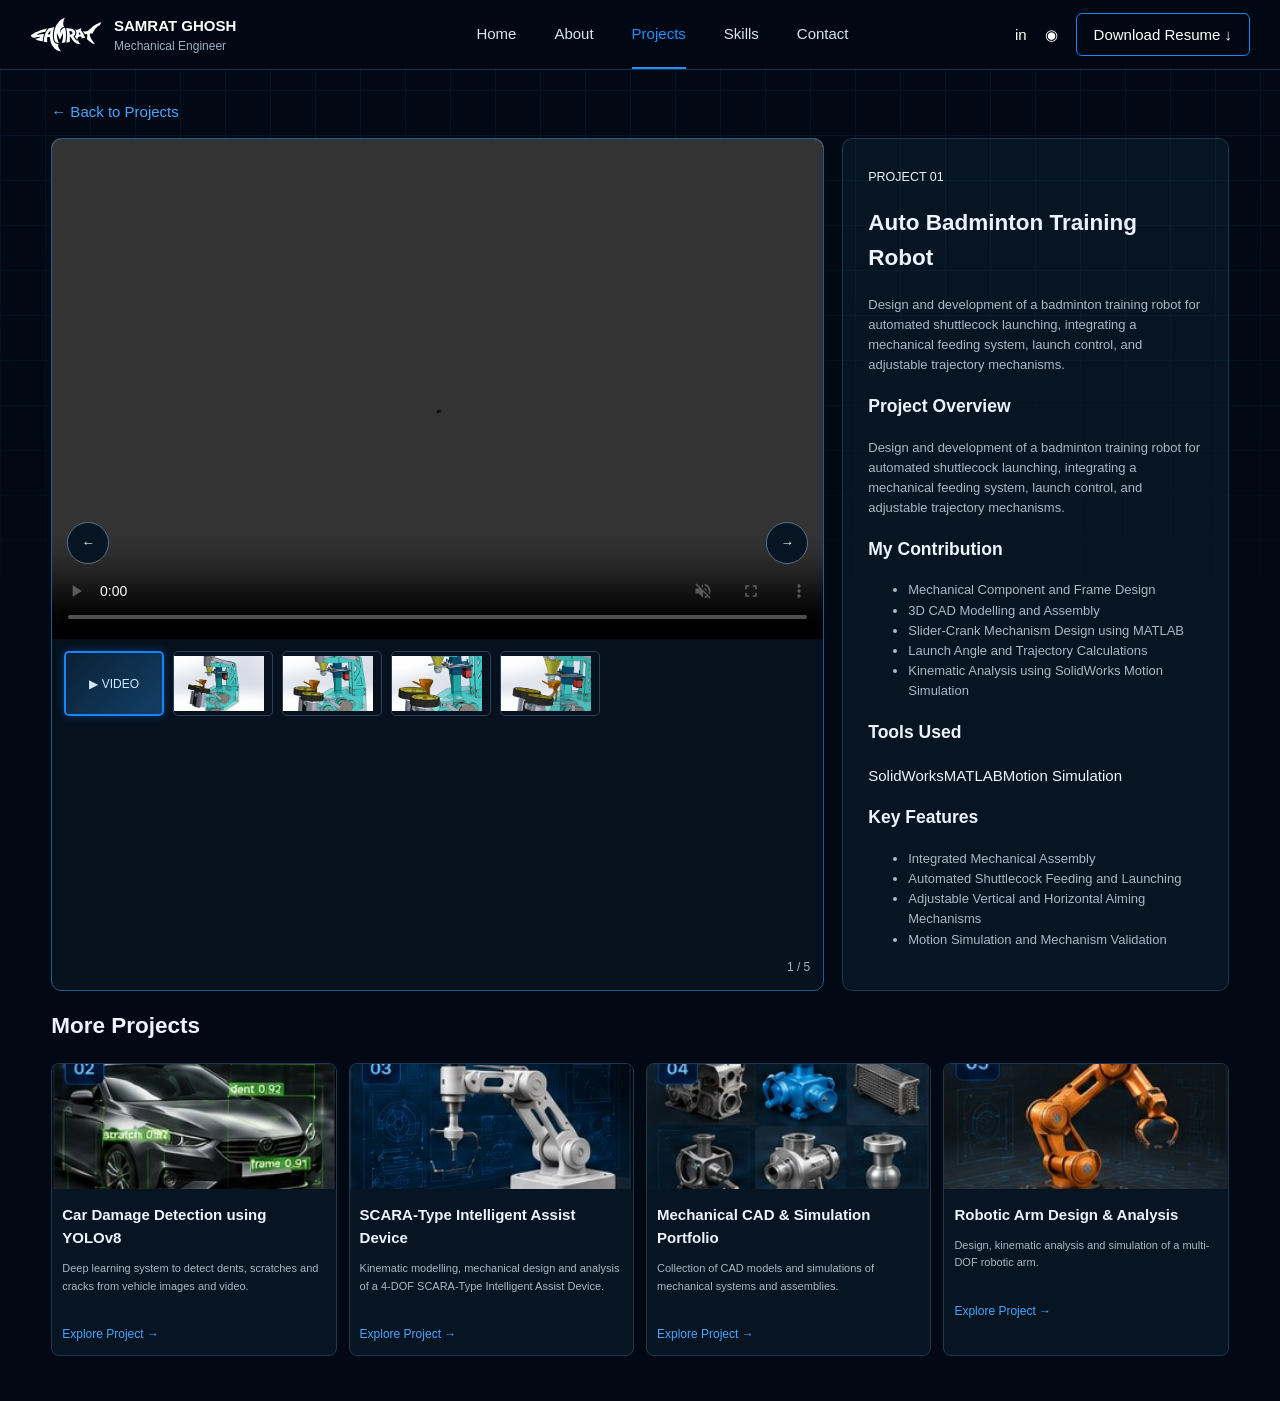
==== project.html @ 02298470 "Add files via upload" ====
<!doctype html><html><head><meta charset="utf-8"><meta name="viewport" content="width=device-width,initial-scale=1"><title>Project | Samrat Ghosh</title><link rel="stylesheet" href="style.css"></head><body>
<header><a class="brand" href="index.html"><img class="site-logo" src="assets/samrat-logo.svg" alt="Samrat logo"><span>SAMRAT GHOSH<small>Mechanical Engineer</small></span></a><button class="menu">☰</button><nav><a href="index.html">Home</a><a href="index.html#about">About</a><a class="active" href="projects.html">Projects</a><a href="index.html#skills">Skills</a><a href="index.html#contact">Contact</a></nav><div class="social"><a href="#">in</a><a href="#">◉</a><a class="resume" href="assets/resume.pdf" download>Download Resume ↓</a></div></header>
<main class="wrap detail"><a class="back" href="projects.html">← Back to Projects</a><div class="detailgrid"><div class="viewer"><button id="mp">←</button><img id="mainmedia"><button id="mn">→</button><div id="thumbs"></div></div><aside class="detailinfo"><small id="dn"></small><h1 id="dt"></h1><p id="dd"></p><h3>My Contribution</h3><ul id="dc"></ul><h3>Tools Used</h3><div id="dtag"></div><h3>Key Features</h3><ul id="df"></ul></aside></div><h2>More Projects</h2><div class="suggest" id="suggest"></div></main><script src="script.js"></script></body></html>
---- style.css ----
*{box-sizing:border-box}html{scroll-behavior:smooth}body{margin:0;background:#020914;color:#eef5ff;font:15px/1.55 Arial,sans-serif}body:before{content:"";position:fixed;inset:0;pointer-events:none;opacity:.14;background-image:linear-gradient(#1972a9 1px,transparent 1px),linear-gradient(90deg,#1972a9 1px,transparent 1px);background-size:45px 45px;mask-image:linear-gradient(#000,transparent 85%)}a{text-decoration:none}.wrap{width:min(1400px,92%);margin:auto}header{height:70px;position:sticky;top:0;z-index:5;display:flex;align-items:center;padding:0 30px;background:rgba(2,9,20,.92);backdrop-filter:blur(15px);border-bottom:1px solid #1b344c}.brand{display:flex;gap:12px;align-items:center;min-width:280px;color:white}.brand .site-logo{width:72px;height:48px;object-fit:contain;display:block}.brand span{font-weight:bold}.brand small{display:block;color:#9eafc1;font-weight:normal;font-size:12px}nav{display:flex;justify-content:center;gap:38px;flex:1;height:100%}nav a{color:#d9e4ef;display:flex;align-items:center;border-bottom:2px solid transparent}nav a:hover,nav a.active{color:#1c91ff;border-color:#1c91ff}.social{display:flex;gap:18px;align-items:center}.social a{color:white}.resume{border:1px solid #1685ff;padding:9px 17px;border-radius:6px}.menu{display:none}.hero{display:grid;grid-template-columns:53% 47%;min-height:560px;align-items:center;position:relative;overflow:visible}.hero-copy{position:relative;z-index:1;padding:38px 0}.hero-eyebrow{display:inline-block;color:#18c8df;font-size:13px;font-weight:bold;letter-spacing:3px;margin-bottom:26px}.hero h1{font-size:clamp(42px,4.5vw,68px);line-height:1.08;letter-spacing:-1.8px;margin:0 0 25px;font-weight:750}.hero em,.title em,.about em,.skills em,.contact em,.projectpage em{font-style:normal;color:#1685ff}.hero p{color:#c0d0e2;max-width:660px;font-size:18px;line-height:1.65;margin:24px 0 20px}.hero-machine{width:100%;height:600px;object-fit:contain;object-position:center;display:block;filter:drop-shadow(0 0 26px rgba(0,104,255,.22));margin-top:-8px}.btn{display:inline-block;background:#167ff1;color:white;border:1px solid #1685ff;padding:12px 28px;border-radius:6px;margin:12px 8px 0 0}.ghost{background:#071421;border-color:#557087}.title{margin-top:25px}.cards{display:grid;gap:16px}.four{grid-template-columns:repeat(4,1fr)}.three{grid-template-columns:repeat(3,1fr);margin-top:25px}.cards article,.contact form,.contact aside{padding:21px;border:1px solid #1d3852;border-radius:10px;background:linear-gradient(145deg,#081827,#05101b)}.cards i{font-size:30px;color:#168cff;font-style:normal;float:left;margin-right:13px}.orange{color:#ff8b12!important}.cyan{color:#13cdd0!important}.cards p{color:#aab8c8}.featured{padding-top:35px}.sectionbar{display:flex;justify-content:space-between;align-items:center}.sectionbar button{border:1px solid #38536d;background:#071421;color:white;border-radius:50%;width:34px;height:34px;margin-left:5px}.feature{display:grid;grid-template-columns:37% 63%;min-height:285px;border:1px solid #1976c4;border-radius:11px;overflow:hidden}.featuretext{padding:28px 40px}.featuretext small,.contact>div>small,.projectpage>small,.skills small,.about small{color:#3ca4ff;letter-spacing:3px}.featuretext p{color:#aab8c8}.feature img{width:100%;height:100%;object-fit:cover}.tags{display:flex;flex-wrap:wrap;gap:6px;margin:13px 0}.tags span{font-size:11px;color:#86c5ff;border:1px solid #1d5c90;border-radius:4px;padding:3px 8px}.about{display:grid;grid-template-columns:28% 1fr;gap:45px;padding-top:55px}.about>img{width:100%;height:auto;aspect-ratio:4/3;object-fit:cover;display:block;border:1px solid #1e5e94;border-radius:11px}.about h2,.skills h2,.contact h2{font-size:46px;margin:7px 0}.about p,.skills-head p,.contact-head p{color:#aab8c8}.three{margin-bottom:20px}.three hr{border:0;border-top:1px solid #1d3852}.skills{padding:50px 0}.skillhead{display:grid;grid-template-columns:45% 55%;align-items:center}.skillhead img{width:100%;height:250px;object-fit:cover;border-radius:10px}.skillhead+ .cards{margin-top:15px}.skillhead~.cards p{margin:6px 0;padding:7px 11px;border:1px solid #1b344c;border-radius:5px;background:#071726}.tools{margin-top:16px;padding:16px;border:1px solid #1d3852;border-radius:9px;background:#06111d;color:#cbd8e6}.contact{padding:50px 0}.center{text-align:center;max-width:720px;margin:auto}.contactgrid{display:grid;grid-template-columns:1.4fr 1fr;gap:16px;margin-top:25px}.contact input,.contact textarea,.toolbar input{width:100%;background:#071522;color:white;border:1px solid #28445e;padding:12px;border-radius:6px;margin:6px 0;font:inherit}.contact textarea{height:130px}.two{display:grid;grid-template-columns:1fr 1fr;gap:10px}.contact aside p{color:#aab8c8;border-bottom:1px solid #1d3852;padding:10px 0}footer{padding:20px 4%;border-top:1px solid #1d3852;color:#8fa2b7;display:flex;justify-content:space-between;font-size:12px}
.projectpage{padding-top:35px}.projectpage h1{font-size:52px;margin:4px 0}.projectpage>p{color:#aab8c8}.toolbar{display:flex;justify-content:space-between;gap:12px;padding:9px;border:1px solid #1d3852;border-radius:9px;background:#06111d;margin:20px 0 10px}.toolbar button{background:#071522;color:#cbd8e6;border:1px solid #29435d;padding:8px 13px;border-radius:5px;margin:3px;cursor:pointer}.toolbar button.sel{background:#147ff0;color:white}.toolbar input{max-width:250px;margin:3px}.projectgrid{display:grid;grid-template-columns:repeat(6,1fr);gap:10px;padding-bottom:45px}.project-card{border:1px solid #20384e;border-radius:8px;overflow:hidden;background:#071421}.project-card:hover{border-color:#1685ff;transform:translateY(-3px)}.project-card img{width:100%;height:125px;object-fit:cover;display:block}.project-card div{padding:10px}.project-card h3{font-size:15px;margin:4px 0}.project-card p{font-size:11px;color:#aab8c8;min-height:50px}.project-card a{font-size:12px;color:#45a5ff}.detail{padding-top:30px}.back{color:#45a5ff}.detailgrid{display:grid;grid-template-columns:1.6fr .8fr;gap:18px;margin-top:15px}.viewer{position:relative;border:1px solid #1d5e91;border-radius:10px;overflow:hidden;background:#06111d}.viewer>img{width:100%;height:500px;object-fit:cover}.viewer>button{position:absolute;top:45%;width:42px;height:42px;border-radius:50%;border:1px solid #557087;background:#071421;color:white}.viewer>button:first-child{left:15px}.viewer>button:nth-of-type(2){right:15px}.viewer #thumbs{display:flex;gap:8px;padding:10px;overflow:auto}.viewer #thumbs img{width:90px;height:55px;object-fit:cover}.detailinfo{padding:25px;border:1px solid #1d3852;border-radius:10px;background:#071421}.detailinfo p,.detailinfo li{color:#aab8c8;font-size:13px}.suggest{display:grid;grid-template-columns:repeat(4,1fr);gap:12px;margin-bottom:45px}
@media(max-width:1050px){.four{grid-template-columns:repeat(2,1fr)}.projectgrid{grid-template-columns:repeat(3,1fr)}.detailgrid{grid-template-columns:1fr}.suggest{grid-template-columns:repeat(2,1fr)}}@media(max-width:700px){header{padding:0 15px}.social{display:none}.menu{display:block;margin-left:auto;background:none;color:white;border:0}.navopen nav{display:flex}nav{display:none;position:absolute;top:70px;left:0;right:0;height:auto;flex-direction:column;padding:12px 20px;background:#06111d}.hero{grid-template-columns:1fr;min-height:0;padding-top:25px}.hero h1{font-size:clamp(38px,9vw,52px);letter-spacing:-1px}.hero-eyebrow{margin-bottom:18px}.hero-machine{height:360px;margin:0 auto}.hero p{font-size:16px}.four,.three,.contactgrid{grid-template-columns:1fr}.feature{grid-template-columns:1fr}.feature img{order:-1;height:230px}.about,.skillhead{grid-template-columns:1fr}.about>img{height:auto;aspect-ratio:4/3}.projectgrid{grid-template-columns:repeat(2,1fr)}.toolbar{display:block}.toolbar input{max-width:none}.suggest{grid-template-columns:1fr}.viewer>img{height:320px}footer{display:block}.two{grid-template-columns:1fr}}
/* Project 01 media viewer: manually navigated image/video gallery */
.viewer{padding-bottom:42px}
.viewer .media-stage{width:100%;height:500px;display:flex;align-items:center;justify-content:center;background:#f3f5f8}
.viewer .media-stage img,.viewer .media-stage video{display:block;width:100%;height:100%;object-fit:contain}
.viewer #thumbs{display:flex;gap:9px;padding:12px;overflow-x:auto;align-items:center}
.viewer .media-thumb{position:relative;flex:0 0 100px;width:100px;height:65px;padding:0;border:1px solid #28445e;border-radius:5px;overflow:hidden;background:#06111d;cursor:pointer}
.viewer .media-thumb img{display:block;width:100%;height:100%;object-fit:cover}
.viewer .media-thumb.selected{border:2px solid #1685ff;box-shadow:0 0 10px #1685ff55}
.viewer .video-thumb{display:flex;align-items:center;justify-content:center;width:100%;height:100%;font-size:12px;color:#cfe8ff;background:linear-gradient(135deg,#0a2035,#123f66)}
.viewer .media-counter{position:absolute;right:13px;bottom:13px;color:#9eb5ca;font-size:12px}
.viewer #mp,.viewer #mn{z-index:2}
.project-overview{margin-top:0}
@media(max-width:700px){.viewer .media-stage{height:320px}.viewer .media-thumb{flex-basis:82px;width:82px;height:55px}}
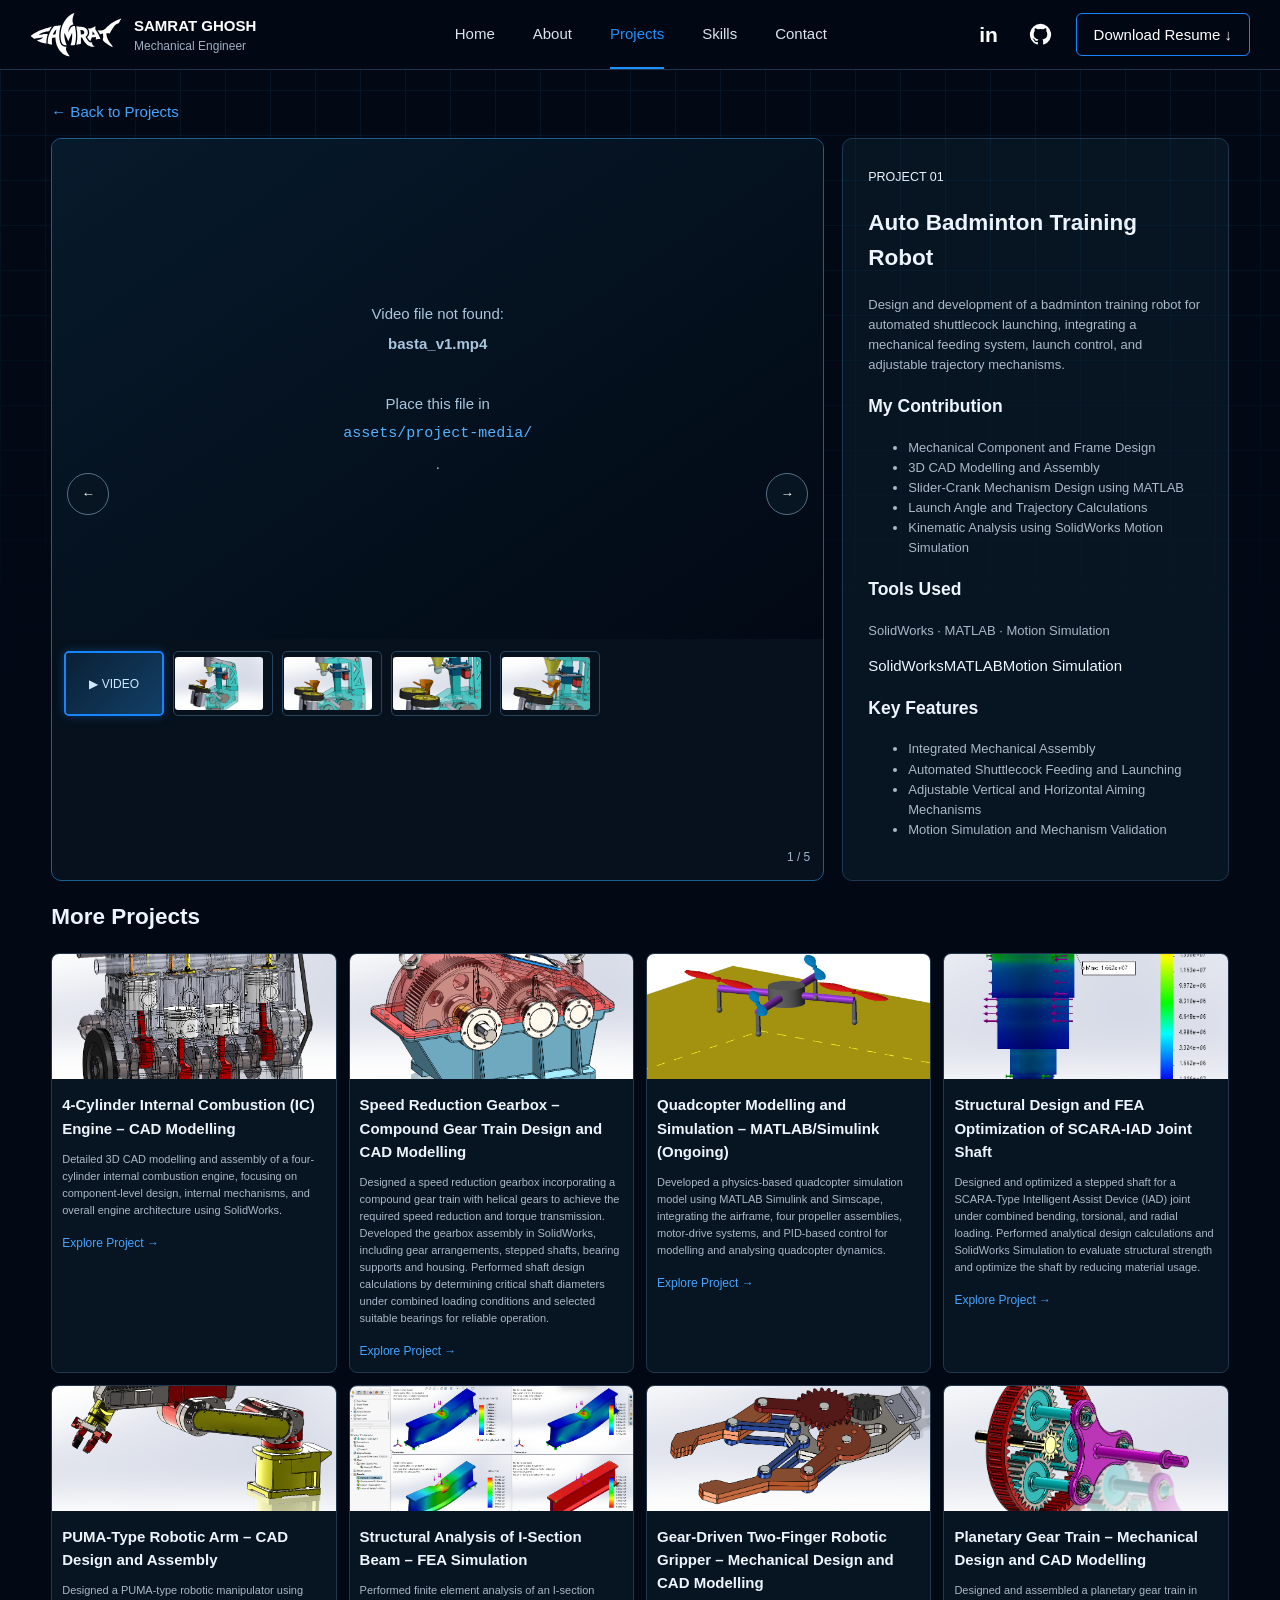
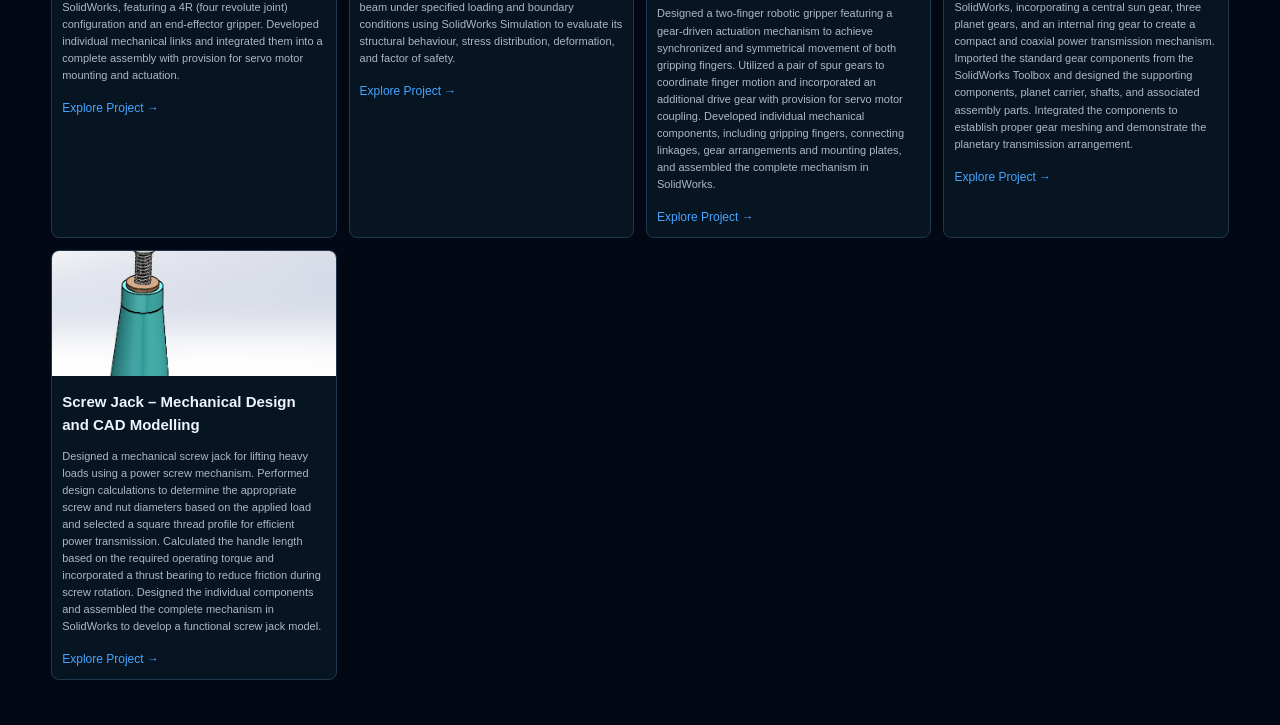
==== commit 59fdc47f: "Portfolio" ====
--- a/project.html
+++ b/project.html
@@ -1,3 +1,3 @@
 <!doctype html><html><head><meta charset="utf-8"><meta name="viewport" content="width=device-width,initial-scale=1"><title>Project | Samrat Ghosh</title><link rel="stylesheet" href="style.css"></head><body>
-<header><a class="brand" href="index.html"><img class="site-logo" src="assets/samrat-logo.svg" alt="Samrat logo"><span>SAMRAT GHOSH<small>Mechanical Engineer</small></span></a><button class="menu">☰</button><nav><a href="index.html">Home</a><a href="index.html#about">About</a><a class="active" href="projects.html">Projects</a><a href="index.html#skills">Skills</a><a href="index.html#contact">Contact</a></nav><div class="social"><a href="#">in</a><a href="#">◉</a><a class="resume" href="assets/resume.pdf" download>Download Resume ↓</a></div></header>
-<main class="wrap detail"><a class="back" href="projects.html">← Back to Projects</a><div class="detailgrid"><div class="viewer"><button id="mp">←</button><img id="mainmedia"><button id="mn">→</button><div id="thumbs"></div></div><aside class="detailinfo"><small id="dn"></small><h1 id="dt"></h1><p id="dd"></p><h3>My Contribution</h3><ul id="dc"></ul><h3>Tools Used</h3><div id="dtag"></div><h3>Key Features</h3><ul id="df"></ul></aside></div><h2>More Projects</h2><div class="suggest" id="suggest"></div></main><script src="script.js"></script></body></html>+<header><a class="brand" href="index.html"><img class="site-logo" src="assets/samrat-logo.svg" alt="Samrat logo"><span>SAMRAT GHOSH<small>Mechanical Engineer</small></span></a><button class="menu">☰</button><nav><a href="index.html">Home</a><a href="index.html#about">About</a><a class="active" href="projects.html">Projects</a><a href="index.html#skills">Skills</a><a href="index.html#contact">Contact</a></nav><div class="social"><a class="social-link linkedin" href="https://www.linkedin.com/in/samrat-ghosh-4365a9381" target="_blank" rel="noopener noreferrer" aria-label="LinkedIn profile" title="LinkedIn">in</a><a class="social-link github" href="https://github.com/ghoshsamrat" target="_blank" rel="noopener noreferrer" aria-label="GitHub profile" title="GitHub"><svg viewBox="0 0 24 24" aria-hidden="true"><path fill="currentColor" d="M12 .9a11.1 11.1 0 0 0-3.51 21.63c.55.1.76-.24.76-.54v-2.1c-3.1.68-3.76-1.32-3.76-1.32-.5-1.28-1.23-1.62-1.23-1.62-1.01-.69.08-.68.08-.68 1.12.08 1.71 1.15 1.71 1.15.99 1.7 2.6 1.21 3.23.93.1-.72.39-1.21.7-1.49-2.47-.28-5.07-1.24-5.07-5.51 0-1.22.44-2.22 1.15-3-.12-.28-.5-1.42.11-2.96 0 0 .94-.3 3.05 1.15a10.6 10.6 0 0 1 5.55 0c2.11-1.45 3.05-1.15 3.05-1.15.61 1.54.23 2.68.11 2.96.72.78 1.15 1.78 1.15 3 0 4.28-2.61 5.23-5.1 5.5.4.35.75 1.02.75 2.06v3.08c0 .3.2.65.77.54A11.1 11.1 0 0 0 12 .9Z"/></svg></a><a class="resume" href="assets/resume.pdf" target="_blank" rel="noopener noreferrer">Download Resume ↓</a></div></header>
+<main class="wrap detail"><a class="back" href="projects.html">← Back to Projects</a><div class="detailgrid"><div class="viewer"><button id="mp">←</button><img id="mainmedia"><button id="mn">→</button><div id="thumbs"></div></div><aside class="detailinfo"><small id="dn"></small><h1 id="dt"></h1><p id="dd"></p><h3>My Contribution</h3><ul id="dc"></ul><h3>Tools Used</h3><p id="dtools"></p><div id="dtag"></div><h3>Key Features</h3><ul id="df"></ul></aside></div><h2>More Projects</h2><div class="suggest" id="suggest"></div></main><script src="script.js"></script></body></html>
--- a/style.css
+++ b/style.css
@@ -1,6 +1,6 @@
-*{box-sizing:border-box}html{scroll-behavior:smooth}body{margin:0;background:#020914;color:#eef5ff;font:15px/1.55 Arial,sans-serif}body:before{content:"";position:fixed;inset:0;pointer-events:none;opacity:.14;background-image:linear-gradient(#1972a9 1px,transparent 1px),linear-gradient(90deg,#1972a9 1px,transparent 1px);background-size:45px 45px;mask-image:linear-gradient(#000,transparent 85%)}a{text-decoration:none}.wrap{width:min(1400px,92%);margin:auto}header{height:70px;position:sticky;top:0;z-index:5;display:flex;align-items:center;padding:0 30px;background:rgba(2,9,20,.92);backdrop-filter:blur(15px);border-bottom:1px solid #1b344c}.brand{display:flex;gap:12px;align-items:center;min-width:280px;color:white}.brand .site-logo{width:72px;height:48px;object-fit:contain;display:block}.brand span{font-weight:bold}.brand small{display:block;color:#9eafc1;font-weight:normal;font-size:12px}nav{display:flex;justify-content:center;gap:38px;flex:1;height:100%}nav a{color:#d9e4ef;display:flex;align-items:center;border-bottom:2px solid transparent}nav a:hover,nav a.active{color:#1c91ff;border-color:#1c91ff}.social{display:flex;gap:18px;align-items:center}.social a{color:white}.resume{border:1px solid #1685ff;padding:9px 17px;border-radius:6px}.menu{display:none}.hero{display:grid;grid-template-columns:53% 47%;min-height:560px;align-items:center;position:relative;overflow:visible}.hero-copy{position:relative;z-index:1;padding:38px 0}.hero-eyebrow{display:inline-block;color:#18c8df;font-size:13px;font-weight:bold;letter-spacing:3px;margin-bottom:26px}.hero h1{font-size:clamp(42px,4.5vw,68px);line-height:1.08;letter-spacing:-1.8px;margin:0 0 25px;font-weight:750}.hero em,.title em,.about em,.skills em,.contact em,.projectpage em{font-style:normal;color:#1685ff}.hero p{color:#c0d0e2;max-width:660px;font-size:18px;line-height:1.65;margin:24px 0 20px}.hero-machine{width:100%;height:600px;object-fit:contain;object-position:center;display:block;filter:drop-shadow(0 0 26px rgba(0,104,255,.22));margin-top:-8px}.btn{display:inline-block;background:#167ff1;color:white;border:1px solid #1685ff;padding:12px 28px;border-radius:6px;margin:12px 8px 0 0}.ghost{background:#071421;border-color:#557087}.title{margin-top:25px}.cards{display:grid;gap:16px}.four{grid-template-columns:repeat(4,1fr)}.three{grid-template-columns:repeat(3,1fr);margin-top:25px}.cards article,.contact form,.contact aside{padding:21px;border:1px solid #1d3852;border-radius:10px;background:linear-gradient(145deg,#081827,#05101b)}.cards i{font-size:30px;color:#168cff;font-style:normal;float:left;margin-right:13px}.orange{color:#ff8b12!important}.cyan{color:#13cdd0!important}.cards p{color:#aab8c8}.featured{padding-top:35px}.sectionbar{display:flex;justify-content:space-between;align-items:center}.sectionbar button{border:1px solid #38536d;background:#071421;color:white;border-radius:50%;width:34px;height:34px;margin-left:5px}.feature{display:grid;grid-template-columns:37% 63%;min-height:285px;border:1px solid #1976c4;border-radius:11px;overflow:hidden}.featuretext{padding:28px 40px}.featuretext small,.contact>div>small,.projectpage>small,.skills small,.about small{color:#3ca4ff;letter-spacing:3px}.featuretext p{color:#aab8c8}.feature img{width:100%;height:100%;object-fit:cover}.tags{display:flex;flex-wrap:wrap;gap:6px;margin:13px 0}.tags span{font-size:11px;color:#86c5ff;border:1px solid #1d5c90;border-radius:4px;padding:3px 8px}.about{display:grid;grid-template-columns:28% 1fr;gap:45px;padding-top:55px}.about>img{width:100%;height:auto;aspect-ratio:4/3;object-fit:cover;display:block;border:1px solid #1e5e94;border-radius:11px}.about h2,.skills h2,.contact h2{font-size:46px;margin:7px 0}.about p,.skills-head p,.contact-head p{color:#aab8c8}.three{margin-bottom:20px}.three hr{border:0;border-top:1px solid #1d3852}.skills{padding:50px 0}.skillhead{display:grid;grid-template-columns:45% 55%;align-items:center}.skillhead img{width:100%;height:250px;object-fit:cover;border-radius:10px}.skillhead+ .cards{margin-top:15px}.skillhead~.cards p{margin:6px 0;padding:7px 11px;border:1px solid #1b344c;border-radius:5px;background:#071726}.tools{margin-top:16px;padding:16px;border:1px solid #1d3852;border-radius:9px;background:#06111d;color:#cbd8e6}.contact{padding:50px 0}.center{text-align:center;max-width:720px;margin:auto}.contactgrid{display:grid;grid-template-columns:1.4fr 1fr;gap:16px;margin-top:25px}.contact input,.contact textarea,.toolbar input{width:100%;background:#071522;color:white;border:1px solid #28445e;padding:12px;border-radius:6px;margin:6px 0;font:inherit}.contact textarea{height:130px}.two{display:grid;grid-template-columns:1fr 1fr;gap:10px}.contact aside p{color:#aab8c8;border-bottom:1px solid #1d3852;padding:10px 0}footer{padding:20px 4%;border-top:1px solid #1d3852;color:#8fa2b7;display:flex;justify-content:space-between;font-size:12px}
+*{box-sizing:border-box}html{scroll-behavior:smooth}body{margin:0;background:#020914;color:#eef5ff;font:15px/1.55 Arial,sans-serif}body:before{content:"";position:fixed;inset:0;pointer-events:none;opacity:.14;background-image:linear-gradient(#1972a9 1px,transparent 1px),linear-gradient(90deg,#1972a9 1px,transparent 1px);background-size:45px 45px;mask-image:linear-gradient(#000,transparent 85%)}a{text-decoration:none}.wrap{width:min(1400px,92%);margin:auto}header{height:70px;position:sticky;top:0;z-index:5;display:flex;align-items:center;padding:0 30px;background:rgba(2,9,20,.92);backdrop-filter:blur(15px);border-bottom:1px solid #1b344c}.brand{display:flex;gap:12px;align-items:center;min-width:280px;color:white}.brand .site-logo{width:92px;height:58px;object-fit:contain;display:block;transition:transform .25s ease;flex-shrink:0}.brand:hover .site-logo{transform:scale(1.06)}.brand span{font-weight:bold}.brand small{display:block;color:#9eafc1;font-weight:normal;font-size:12px}nav{display:flex;justify-content:center;gap:38px;flex:1;height:100%}nav a{color:#d9e4ef;display:flex;align-items:center;border-bottom:2px solid transparent}nav a:hover,nav a.active{color:#1c91ff;border-color:#1c91ff}.social{display:flex;gap:18px;align-items:center}.social a{color:white}.social-link{width:34px;height:34px;display:inline-flex;align-items:center;justify-content:center;font-weight:800;font-size:21px;line-height:1;border-radius:7px;transition:color .22s ease,background .22s ease,transform .22s ease,box-shadow .22s ease}.social-link svg{width:23px;height:23px;display:block}.social-link:hover{color:#28a5ff;background:#0b2033;transform:translateY(-2px) scale(1.1);box-shadow:0 0 15px #1685ff35}.resume{border:1px solid #1685ff;padding:9px 17px;border-radius:6px}.menu{display:none}.hero{display:grid;grid-template-columns:53% 47%;min-height:560px;align-items:center;position:relative;overflow:visible}.hero-copy{position:relative;z-index:1;padding:38px 0}.hero-eyebrow{display:inline-block;color:#18c8df;font-size:13px;font-weight:bold;letter-spacing:3px;margin-bottom:26px}.hero h1{font-size:clamp(42px,4.5vw,68px);line-height:1.08;letter-spacing:-1.8px;margin:0 0 25px;font-weight:750}.hero em,.title em,.about em,.skills em,.contact em,.projectpage em{font-style:normal;color:#1685ff}.hero p{color:#c0d0e2;max-width:660px;font-size:18px;line-height:1.65;margin:24px 0 20px}.hero-machine{width:100%;height:600px;object-fit:contain;object-position:center;display:block;filter:drop-shadow(0 0 26px rgba(0,104,255,.22));margin-top:-8px}.btn{display:inline-block;background:#167ff1;color:white;border:1px solid #1685ff;padding:12px 28px;border-radius:6px;margin:12px 8px 0 0}.ghost{background:#071421;border-color:#557087}.title{margin-top:25px}.cards{display:grid;gap:16px}.four{grid-template-columns:repeat(4,1fr)}.three{grid-template-columns:repeat(3,1fr);margin-top:25px}.cards article,.contact form,.contact aside{padding:21px;border:1px solid #1d3852;border-radius:10px;background:linear-gradient(145deg,#081827,#05101b)}.cards i{font-size:30px;color:#168cff;font-style:normal;float:left;margin-right:13px}.orange{color:#ff8b12!important}.cyan{color:#13cdd0!important}.cards p{color:#aab8c8}.featured{padding-top:35px}.sectionbar{display:flex;justify-content:space-between;align-items:center}.sectionbar button{border:1px solid #38536d;background:#071421;color:white;border-radius:50%;width:34px;height:34px;margin-left:5px}.feature{display:grid;grid-template-columns:37% 63%;min-height:285px;border:1px solid #1976c4;border-radius:11px;overflow:hidden}.featuretext{padding:28px 40px}.featuretext small,.contact>div>small,.projectpage>small,.skills small,.about small{color:#3ca4ff;letter-spacing:3px}.featuretext p{color:#aab8c8}.feature img{width:100%;height:100%;object-fit:cover}.tags{display:flex;flex-wrap:wrap;gap:6px;margin:13px 0}.tags span{font-size:11px;color:#86c5ff;border:1px solid #1d5c90;border-radius:4px;padding:3px 8px}.about{display:grid;grid-template-columns:28% 1fr;gap:45px;padding-top:55px}.about>img{width:100%;height:auto;aspect-ratio:1682/2047;object-fit:cover;display:block;border:1px solid #1e5e94;border-radius:11px}.about h2,.skills h2,.contact h2{font-size:46px;margin:7px 0}.about p,.skills-head p,.contact-head p{color:#aab8c8}.three{margin-bottom:20px}.three hr{border:0;border-top:1px solid #1d3852}.skills{padding:50px 0}.skillhead{display:grid;grid-template-columns:45% 55%;align-items:center}.skillhead img{width:100%;height:250px;object-fit:cover;border-radius:10px}.skillhead+ .cards{margin-top:15px}.skillhead~.cards p{margin:6px 0;padding:7px 11px;border:1px solid #1b344c;border-radius:5px;background:#071726}.tools{margin-top:16px;padding:16px;border:1px solid #1d3852;border-radius:9px;background:#06111d;color:#cbd8e6}.contact{padding:50px 0}.center{text-align:center;max-width:720px;margin:auto}.contactgrid{display:grid;grid-template-columns:1.4fr 1fr;gap:16px;margin-top:25px}.contact input,.contact textarea,.toolbar input{width:100%;background:#071522;color:white;border:1px solid #28445e;padding:12px;border-radius:6px;margin:6px 0;font:inherit}.contact textarea{height:130px}.two{display:grid;grid-template-columns:1fr 1fr;gap:10px}.contact aside p{color:#aab8c8;border-bottom:1px solid #1d3852;padding:10px 0}footer{padding:20px 4%;border-top:1px solid #1d3852;color:#8fa2b7;display:flex;justify-content:space-between;font-size:12px}
 .projectpage{padding-top:35px}.projectpage h1{font-size:52px;margin:4px 0}.projectpage>p{color:#aab8c8}.toolbar{display:flex;justify-content:space-between;gap:12px;padding:9px;border:1px solid #1d3852;border-radius:9px;background:#06111d;margin:20px 0 10px}.toolbar button{background:#071522;color:#cbd8e6;border:1px solid #29435d;padding:8px 13px;border-radius:5px;margin:3px;cursor:pointer}.toolbar button.sel{background:#147ff0;color:white}.toolbar input{max-width:250px;margin:3px}.projectgrid{display:grid;grid-template-columns:repeat(6,1fr);gap:10px;padding-bottom:45px}.project-card{border:1px solid #20384e;border-radius:8px;overflow:hidden;background:#071421}.project-card:hover{border-color:#1685ff;transform:translateY(-3px)}.project-card img{width:100%;height:125px;object-fit:cover;display:block}.project-card div{padding:10px}.project-card h3{font-size:15px;margin:4px 0}.project-card p{font-size:11px;color:#aab8c8;min-height:50px}.project-card a{font-size:12px;color:#45a5ff}.detail{padding-top:30px}.back{color:#45a5ff}.detailgrid{display:grid;grid-template-columns:1.6fr .8fr;gap:18px;margin-top:15px}.viewer{position:relative;border:1px solid #1d5e91;border-radius:10px;overflow:hidden;background:#06111d}.viewer>img{width:100%;height:500px;object-fit:cover}.viewer>button{position:absolute;top:45%;width:42px;height:42px;border-radius:50%;border:1px solid #557087;background:#071421;color:white}.viewer>button:first-child{left:15px}.viewer>button:nth-of-type(2){right:15px}.viewer #thumbs{display:flex;gap:8px;padding:10px;overflow:auto}.viewer #thumbs img{width:90px;height:55px;object-fit:cover}.detailinfo{padding:25px;border:1px solid #1d3852;border-radius:10px;background:#071421}.detailinfo p,.detailinfo li{color:#aab8c8;font-size:13px}.suggest{display:grid;grid-template-columns:repeat(4,1fr);gap:12px;margin-bottom:45px}
-@media(max-width:1050px){.four{grid-template-columns:repeat(2,1fr)}.projectgrid{grid-template-columns:repeat(3,1fr)}.detailgrid{grid-template-columns:1fr}.suggest{grid-template-columns:repeat(2,1fr)}}@media(max-width:700px){header{padding:0 15px}.social{display:none}.menu{display:block;margin-left:auto;background:none;color:white;border:0}.navopen nav{display:flex}nav{display:none;position:absolute;top:70px;left:0;right:0;height:auto;flex-direction:column;padding:12px 20px;background:#06111d}.hero{grid-template-columns:1fr;min-height:0;padding-top:25px}.hero h1{font-size:clamp(38px,9vw,52px);letter-spacing:-1px}.hero-eyebrow{margin-bottom:18px}.hero-machine{height:360px;margin:0 auto}.hero p{font-size:16px}.four,.three,.contactgrid{grid-template-columns:1fr}.feature{grid-template-columns:1fr}.feature img{order:-1;height:230px}.about,.skillhead{grid-template-columns:1fr}.about>img{height:auto;aspect-ratio:4/3}.projectgrid{grid-template-columns:repeat(2,1fr)}.toolbar{display:block}.toolbar input{max-width:none}.suggest{grid-template-columns:1fr}.viewer>img{height:320px}footer{display:block}.two{grid-template-columns:1fr}}
+@media(max-width:1050px){.four{grid-template-columns:repeat(2,1fr)}.projectgrid{grid-template-columns:repeat(3,1fr)}.detailgrid{grid-template-columns:1fr}.suggest{grid-template-columns:repeat(2,1fr)}}@media(max-width:700px){header{padding:0 15px}.brand{min-width:0;gap:8px}.brand .site-logo{width:76px;height:48px}.brand span{font-size:13px}.brand small{font-size:11px}.social{display:none}.menu{display:block;margin-left:auto;background:none;color:white;border:0}.navopen nav{display:flex}nav{display:none;position:absolute;top:70px;left:0;right:0;height:auto;flex-direction:column;padding:12px 20px;background:#06111d}.hero{grid-template-columns:1fr;min-height:0;padding-top:25px}.hero h1{font-size:clamp(38px,9vw,52px);letter-spacing:-1px}.hero-eyebrow{margin-bottom:18px}.hero-machine{height:360px;margin:0 auto}.hero p{font-size:16px}.four,.three,.contactgrid{grid-template-columns:1fr}.feature{grid-template-columns:1fr}.feature img{order:-1;height:230px}.about,.skillhead{grid-template-columns:1fr}.about>img{height:auto;aspect-ratio:1682/2047}.projectgrid{grid-template-columns:repeat(2,1fr)}.toolbar{display:block}.toolbar input{max-width:none}.suggest{grid-template-columns:1fr}.viewer>img{height:320px}footer{display:block}.two{grid-template-columns:1fr}}
 /* Project 01 media viewer: manually navigated image/video gallery */
 .viewer{padding-bottom:42px}
 .viewer .media-stage{width:100%;height:500px;display:flex;align-items:center;justify-content:center;background:#f3f5f8}
@@ -14,3 +14,28 @@
 .viewer #mp,.viewer #mn{z-index:2}
 .project-overview{margin-top:0}
 @media(max-width:700px){.viewer .media-stage{height:320px}.viewer .media-thumb{flex-basis:82px;width:82px;height:55px}}
+
+/* Subtle, consistent interaction feedback */
+a, button, .project-card, .cards article, .toolbar button, .viewer #thumbs img{transition:transform .22s ease, background-color .22s ease, border-color .22s ease, box-shadow .22s ease, color .22s ease;}
+.btn, .resume, .sectionbar button, .toolbar button, .viewer>button, .menu{cursor:pointer;}
+.btn:hover, .resume:hover{transform:translateY(-2px) scale(1.035);box-shadow:0 7px 22px rgba(0,119,255,.25);filter:brightness(1.08);}
+.btn:active, .resume:active, .toolbar button:active, .sectionbar button:active, .viewer>button:active{transform:scale(.97);}
+.ghost:hover{background:#10263a;border-color:#1685ff;}
+nav a{transition:color .2s ease,border-color .2s ease,transform .2s ease;}
+nav a:hover{transform:translateY(-1px);}
+.sectionbar button:hover,.viewer>button:hover{background:#147ff0;border-color:#1685ff;transform:scale(1.08);box-shadow:0 0 15px rgba(22,133,255,.22);}
+.toolbar button:hover{border-color:#1685ff;color:#fff;transform:translateY(-1px);}
+.cards article:hover{border-color:#1685ff;transform:translateY(-3px);box-shadow:0 10px 25px rgba(0,90,180,.12);}
+.project-card{transition:transform .22s ease,border-color .22s ease,box-shadow .22s ease;}
+.project-card:hover{box-shadow:0 10px 25px rgba(0,90,180,.17);}
+.viewer #thumbs img{cursor:pointer;border:1px solid transparent;border-radius:4px;}
+.viewer #thumbs img:hover{transform:scale(1.06);border-color:#1685ff;}
+.contact input:focus,.contact textarea:focus,.toolbar input:focus{outline:1px solid #1685ff;border-color:#1685ff;box-shadow:0 0 0 3px rgba(22,133,255,.12);}
+.contact aside a{color:#55b2ff;overflow-wrap:anywhere;}
+@media(prefers-reduced-motion:reduce){*,*::before,*::after{scroll-behavior:auto!important;transition:none!important;}}
+/* Four-project portfolio layout and missing-media fallback */
+.projectgrid{grid-template-columns:repeat(4,minmax(0,1fr));}
+.media-missing{width:100%;height:100%;min-height:260px;display:flex;flex-direction:column;align-items:center;justify-content:center;text-align:center;padding:24px;color:#a9c6df;background:linear-gradient(145deg,#071a2b,#020914);line-height:2}
+.media-missing code{color:#55b2ff}
+@media(max-width:1050px){.projectgrid{grid-template-columns:repeat(2,minmax(0,1fr));}}
+@media(max-width:700px){.projectgrid{grid-template-columns:repeat(2,minmax(0,1fr));}}
